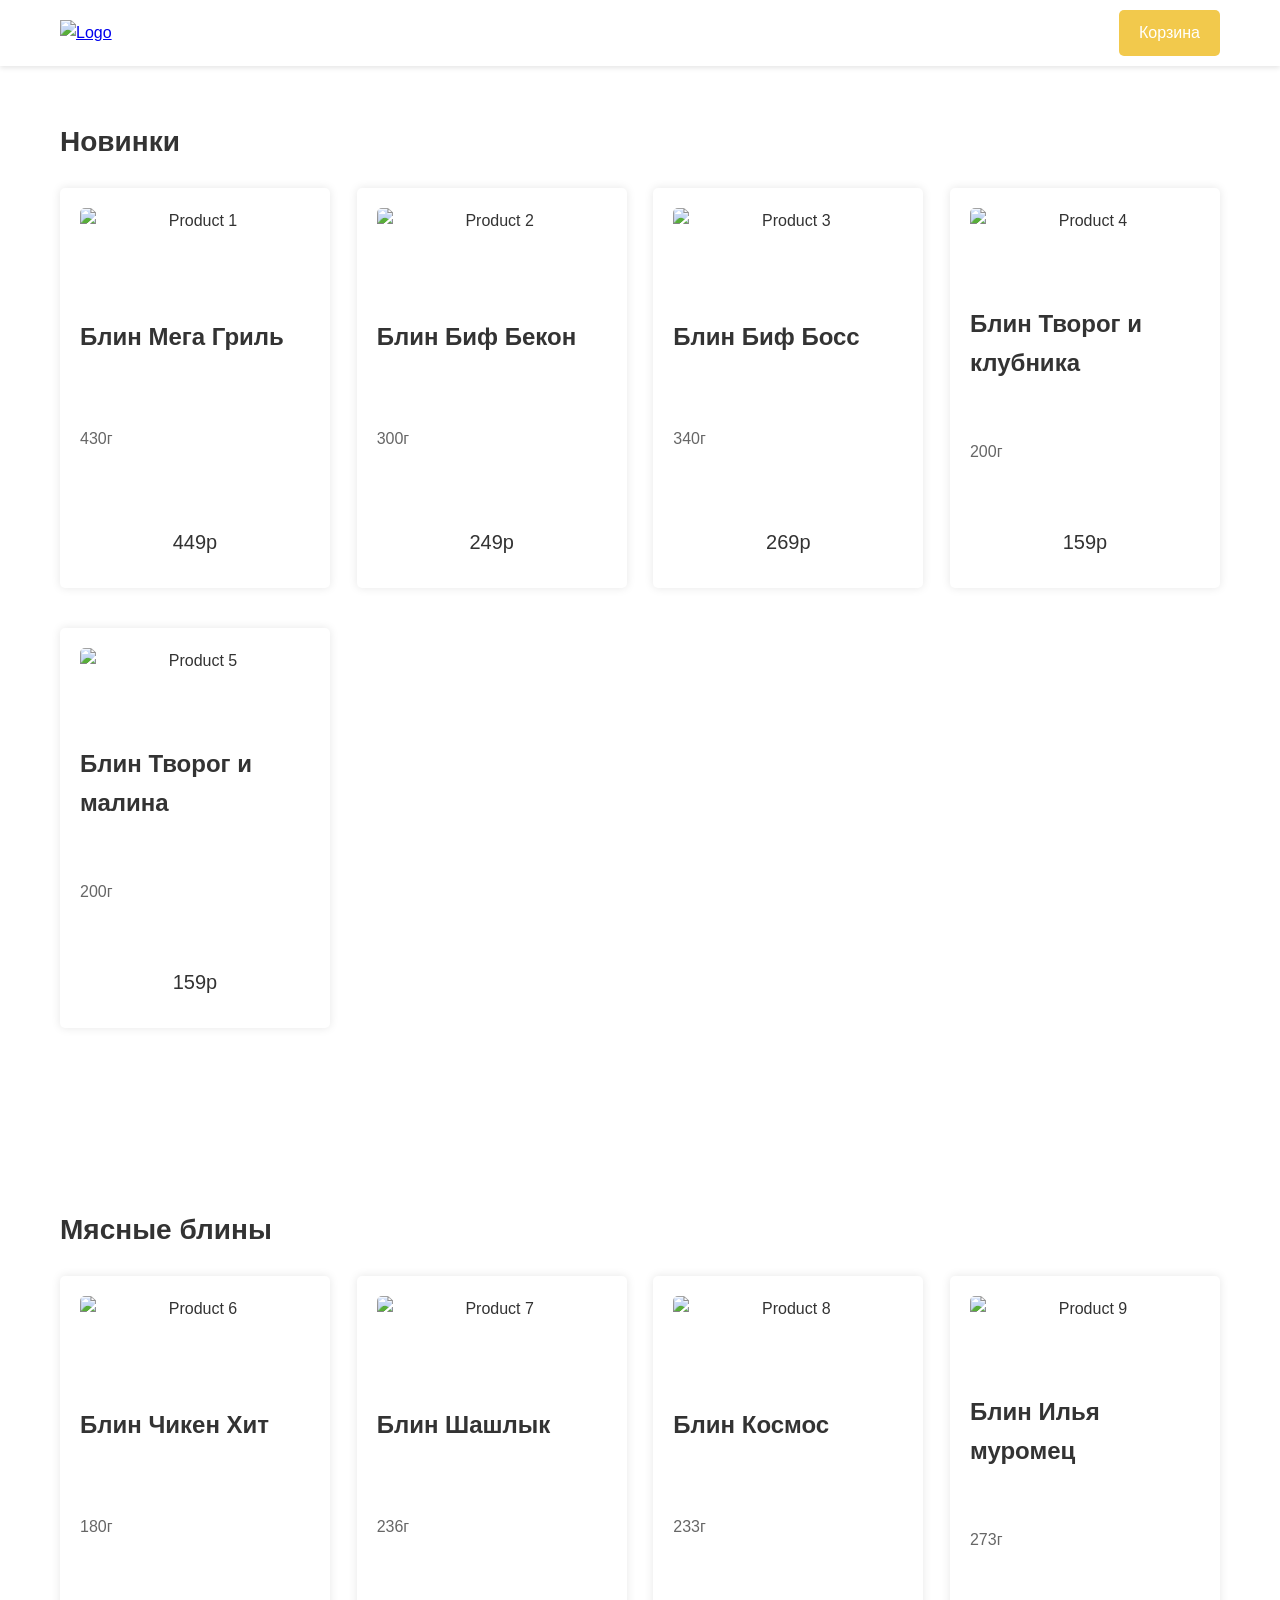
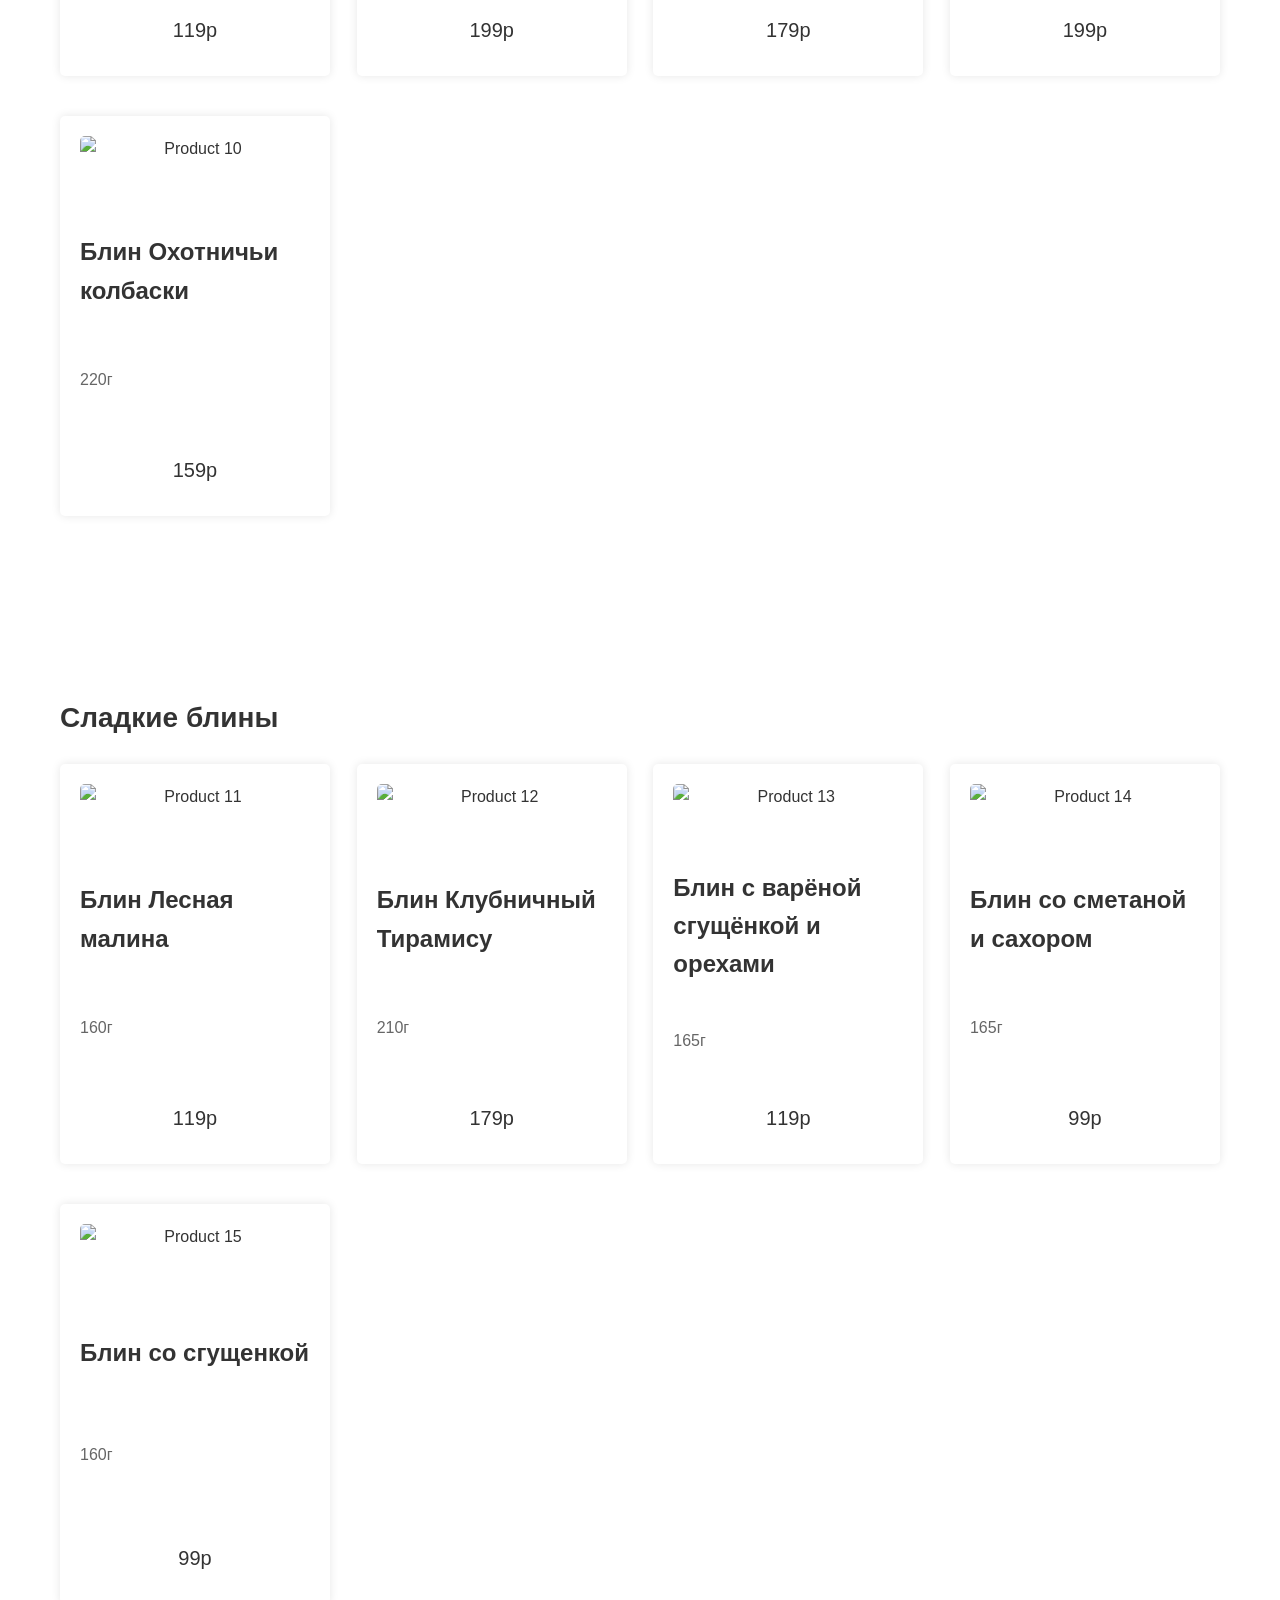
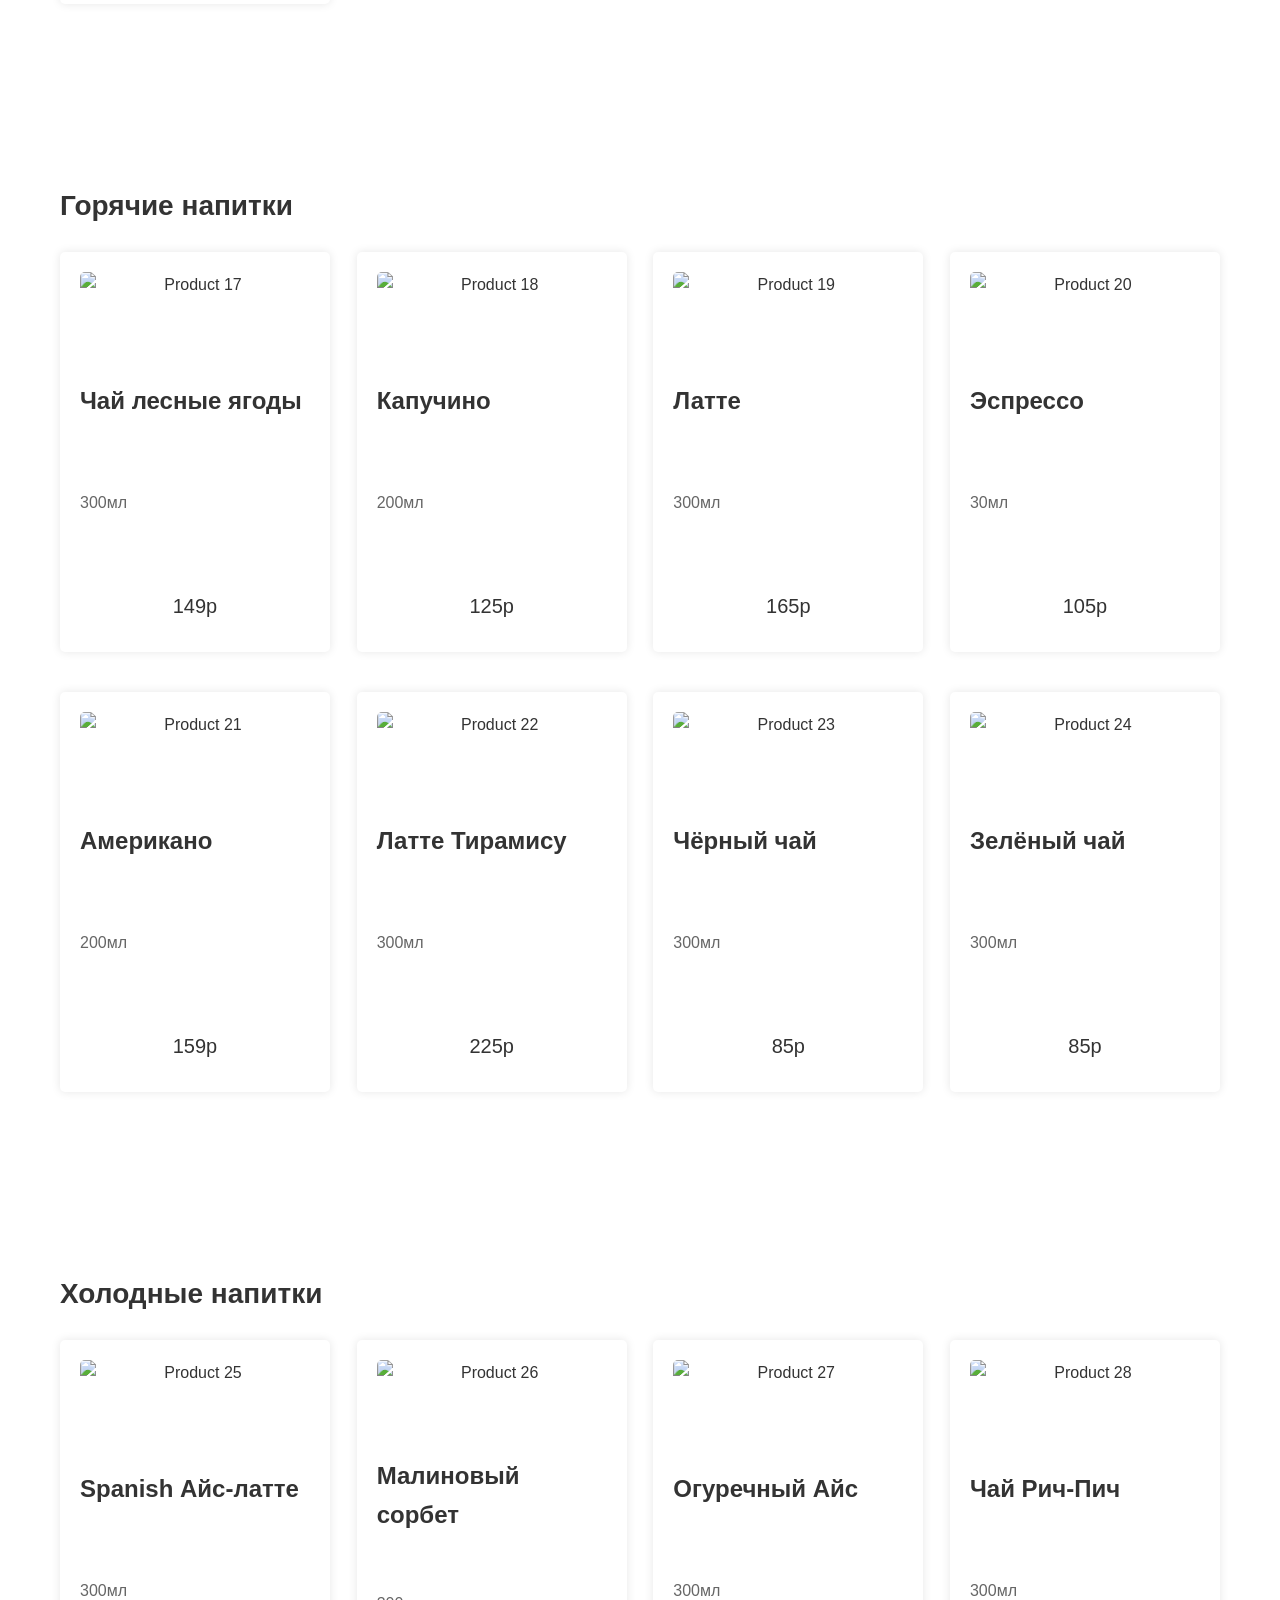
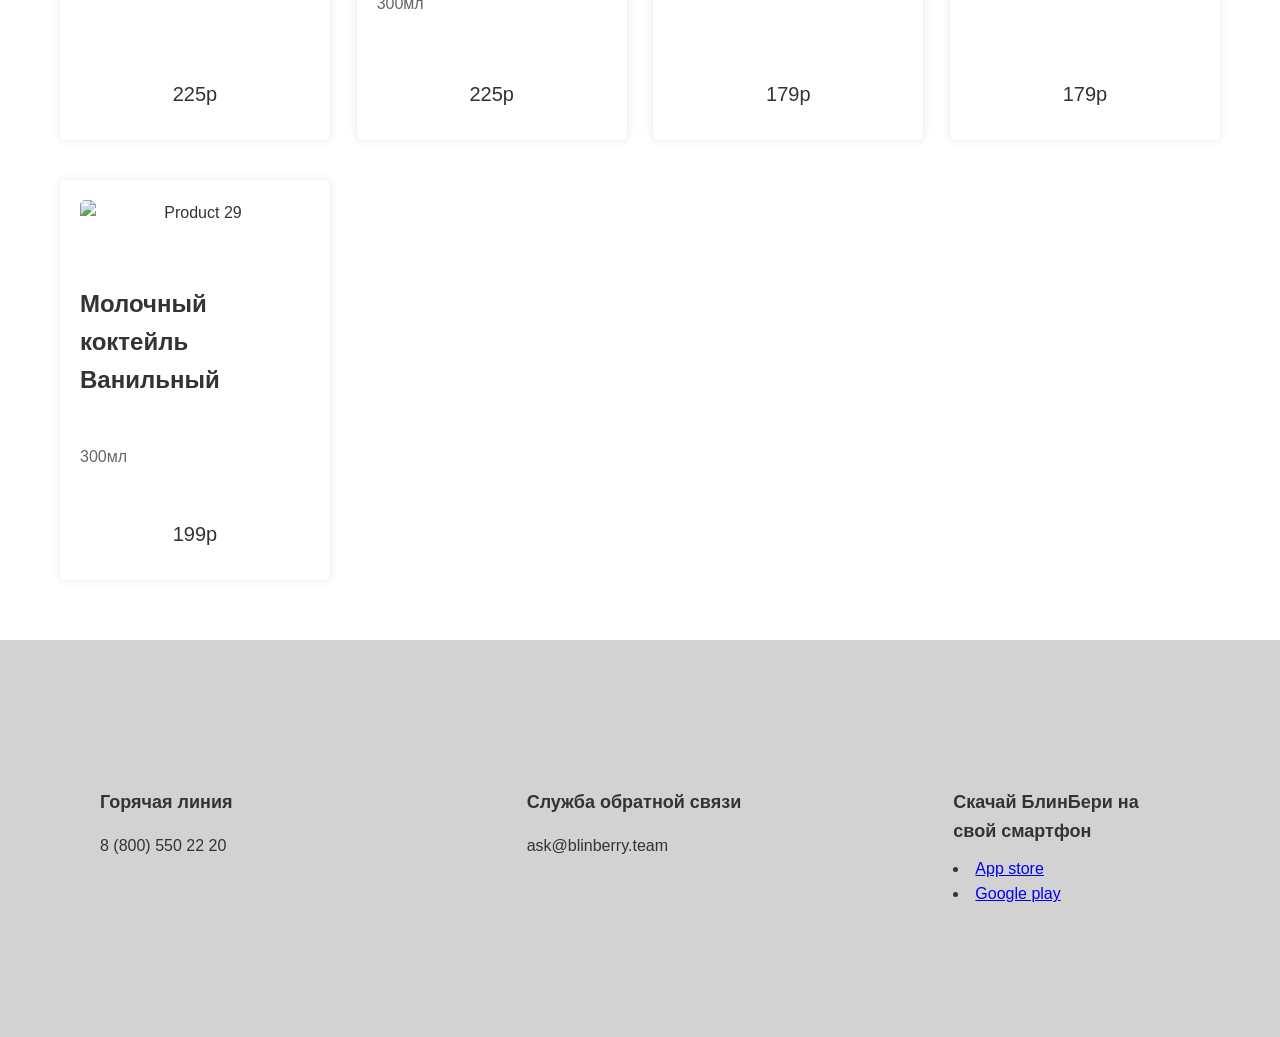
==== index.html @ e85e093f "Add files via upload" ====
<!DOCTYPE html>
<html lang="ru">
<head>
    <meta charset="UTF-8">
    <meta name="viewport" content="width=device-width, initial-scale=1.0">
    <link rel="stylesheet" href="style.css">
    <link rel="icon" href="image/logo-1.png" type="image/x-icon">
    <title>БлинБери34</title>
</head>
<body>
    <header class="header">
            <div class="header-content">
                <div class="logo">
                    <a href="index.html"><img src="image/logo.png" alt="Logo"></a>
                </div>
                <div class="header-buttons">
                    <a href="sell.html" class="btn">Корзина</a>
                </div>
            </div>
    </header>

    <section class="section-products" id="products">
        <div class="container">
            <h2>Новинки</h2>
            <div class="product-cards-container">
                <div class="product-card" data-modal-target="details-modal">
                    <img src="image/product-1.png" alt="Product 1">
                    <h3>Блин Мега Гриль</h3>
                        <p>430г</p>
                        <div class="price">449р</div>
                    </div>
                    <div class="product-card" data-modal-target="details-modal">
                        <img src="image/product-2.png" alt="Product 2">
                        <h3>Блин Биф Бекон</h3>
                        <p>300г</p>
                        <div class="price">249р</div>
                    </div>
                <div class="product-card" data-modal-target="modal">
                    <img src="image/product-3.png" alt="Product 3">
                    <h3>Блин Биф Босс</h3>
                        <p>340г</p>
                        <div class="price">269р</div>
                    </div>
                <div class="product-card" data-modal-target="modal">
                    <img src="image/product-4.png" alt="Product 4">
                    <h3>Блин Творог и клубника</h3>
                        <p>200г</p>
                        <div class="price">159р</div>
                    </div>
                <div class="product-card" data-modal-target="modal">
                    <img src="image/product-5.png" alt="Product 5">
                    <h3>Блин Творог и малина</h3>
                        <p>200г</p>
                        <div class="price">159р</div>
                    </div>
                </div>
            </div>
        </div>
    </section>
    <section class="section-products" id="products">
        <div class="container">
            <h2>Мясные блины</h2>
            <div class="product-cards-container">
                <div class="product-card" data-modal-target="modal">
                    <img src="image/product-6.png" alt="Product 6">
                    <h3>Блин Чикен Хит</h3>
                        <p>180г</p>
                        <div class="price">119р</div>
                    </div>
                    <div class="product-card" data-modal-target="modal">
                    <img src="image/product-7.png" alt="Product 7">
                    <h3>Блин Шашлык</h3>
                        <p>236г</p>
                        <div class="price">199р</div>
                    </div>
                <div class="product-card" data-modal-target="modal">
                    <img src="image/product-8.png" alt="Product 8">
                    <h3>Блин Космос</h3>
                        <p>233г</p>
                        <div class="price">179р</div>
                    </div>
                <div class="product-card" data-modal-target="modal">
                    <img src="image/product-9.png" alt="Product 9">
                    <h3>Блин Илья муромец</h3>
                        <p>273г</p>
                        <div class="price">199р</div>
                    </div>
                <div class="product-card" data-modal-target="modal">
                    <img src="image/product-10.png" alt="Product 10">
                    <h3>Блин Охотничьи колбаски</h3>
                        <p>220г</p>
                        <div class="price">159р</div>
                    </div>
                </div>
            </div>
        </div>
    </section>
    <section class="section-products" id="products">
        <div class="container">
            <h2>Сладкие блины</h2>
            <div class="product-cards-container">
                <div class="product-card" data-modal-target="modal">
                    <img src="image/product-11.png" alt="Product 11">
                    <h3>Блин Лесная малина</h3>
                        <p>160г</p>
                        <div class="price">119р</div>
                    </div>
                <div class="product-card" data-modal-target="modal">
                    <img src="image/product-12.png" alt="Product 12">
                    <h3>Блин Клубничный Тирамису</h3>
                        <p>210г</p>
                        <div class="price">179р</div>
                    </div>
                <div class="product-card" data-modal-target="modal">
                    <img src="image/product-13.png" alt="Product 13">
                    <h3>Блин с варёной сгущёнкой и орехами</h3>
                        <p>165г</p>
                        <div class="price">119р</div>
                    </div>
                <div class="product-card" data-modal-target="modal">
                    <img src="image/product-14.png" alt="Product 14">
                    <h3>Блин со сметаной и сахором</h3>
                        <p>165г</p>
                        <div class="price">99р</div>
                    </div>
                <div class="product-card" data-modal-target="modal">
                    <img src="image/product-15.png" alt="Product 15">
                    <h3>Блин со сгущенкой</h3>
                        <p>160г</p>
                        <div class="price">99р</div>
                    </div>
            </div>
        </div>
    </section>
    <section class="section-products" id="products">
        <div class="container">
            <h2>Горячие напитки</h2>
            <div class="product-cards-container">
                <div class="product-card" data-modal-target="modal">
                    <img src="image/product-17.png" alt="Product 17">
                    <h3>Чай лесные ягоды</h3>
                    <p>300мл</p>
                    <div class="price">149р</div>
                </div>
                    <div class="product-card" data-modal-target="modal">
                        <img src="image/product-18.png" alt="Product 18">
                        <h3>Капучино</h3>
                        <p>200мл</p>
                        <div class="price">125р</div>
                    </div>
                <div class="product-card" data-modal-target="modal">
                    <img src="image/product-19.png" alt="Product 19">
                    <h3>Латте</h3>
                        <p>300мл</p>
                        <div class="price">165р</div>
                    </div>
                <div class="product-card" data-modal-target="modal">
                    <img src="image/product-20.png" alt="Product 20">
                    <h3>Эспрессо</h3>
                        <p>30мл</p>
                        <div class="price">105р</div>
                    </div>
                <div class="product-card" data-modal-target="modal">
                    <img src="image/product-21.png" alt="Product 21">
                    <h3>Американо</h3>
                        <p>200мл</p>
                        <div class="price">159р</div>
                    </div>
                <div class="product-card" data-modal-target="modal">
                    <img src="image/product-22.png" alt="Product 22">
                    <h3>Латте Тирамису</h3>
                        <p>300мл</p>
                        <div class="price">225р</div>
                    </div>
                    <div class="product-card" data-modal-target="modal">
                        <img src="image/product-23.png" alt="Product 23">
                        <h3>Чёрный чай</h3>
                        <p>300мл</p>
                        <div class="price">85р</div>
                    </div>
                    <div class="product-card" data-modal-target="modal">
                        <img src="image/product-24.png" alt="Product 24">
                        <h3>Зелёный чай</h3>
                        <p>300мл</p>
                        <div class="price">85р</div>
                    </div>
                </div>
            </div>
        </div>
    </section>
    <section class="section-products" id="products">
        <div class="container">
            <h2>Холодные напитки</h2>
            <div class="product-cards-container">
                <div class="product-card" data-modal-target="modal">
                    <img src="image/product-25.png" alt="Product 25">
                    <h3>Spanish Айс-латте</h3>
                    <p>300мл</p>
                    <div class="price">225р</div>
                </div>
                    <div class="product-card" data-modal-target="modal">
                        <img src="image/product-26.png" alt="Product 26">
                        <h3>Малиновый сорбет</h3>
                        <p>300мл</p>
                        <div class="price">225р</div>
                    </div>
                <div class="product-card" data-modal-target="modal">
                    <img src="image/product-27.png" alt="Product 27">
                    <h3>Огуречный Айс</h3>
                        <p>300мл</p>
                        <div class="price">179р</div>
                    </div>
                <div class="product-card" data-modal-target="modal">
                    <img src="image/product-28.png" alt="Product 28">
                    <h3>Чай Рич-Пич</h3>
                        <p>300мл</p>
                        <div class="price">179р</div>
                    </div>
                <div class="product-card" data-modal-target="modal">
                    <img src="image/product-29.png" alt="Product 29">
                    <h3>Молочный коктейль Ванильный</h3>
                        <p>300мл</p>
                        <div class="price">199р</div>
                    </div>
                </div>
            </div>
        </div>
    </section>

    <div id="details-modal" class="modal">
        <div class="modal-content">
            <span class="close" onclick="closeDetails()">&times;</span>
            <img id="modal-image" src="" alt="Изображение товара">
            <div class="modal-details">
                <h3 id="modal-title"></h3>
                <p id="modal-description"></p>
                <p>Цена: <span id="modal-price"></span> ₽</p>
                <div class="quantity-container">
                    <button class="quantity-btn" onclick="decreaseQuantity()">-</button>
                    <input type="number" id="quantity" name="quantity" min="1" value="1">
                    <button class="quantity-btn" onclick="increaseQuantity()">+</button>
                </div>
                <button class="add-to-cart" onclick="addToCart()">Добавить в корзину</button>
            </div>
        </div>
    </div>
    <div id="cart-modal" class="modal">
        <div class="modal-content">
            <span class="close" onclick="closeCart()">&times;</span>
            <div class="modal-details">
                <h3>Корзина</h3>
                <div id="cart-items"></div>
                <p>Общая стоимость: <span id="total-price"></span> ₽</p>
                <button class="close-cart" onclick="proceedToCheckout()">Перейти к оформлению</button>
            </div>
        </div>
    </div>

    <footer>
        <div class="footer-content">
            <div class="footer hot-line">
                <h3>Горячая линия</h3>
                <ul class="hot-line">
                    <li><a href="tel:88005502220">8 (800) 550 22 20</a></li>
                </ul>
            </div>
            <div class="footer feedback-service">
                <h3>Служба обратной связи</h3>
                <ul>
                    <li><a href="mailto:ask@blinberry.team">ask@blinberry.team</a></li>
                </ul>
            </div>
            <div class="footer download">
                <h3>Скачай БлинБери на свой смартфон</h3>
                    <li><a href="https://apps.apple.com/ru/app/%D0%B1%D0%BB%D0%B8%D0%BD%D0%B1%D0%B5%D1%80%D0%B8/id1508294248">App store</a></li>
                    <li><a href="https://play.google.com/store/apps/details?id=com.blinbery.client&hl=ru">Google play</a></li>
            </div>
        </div>
    </footer>

    <script src="main.js" async></script>
</body>
</html>
---- style.css ----
/* Общие стили для всего сайта */
body {
    font-family: Arial, sans-serif;
    line-height: 1.6;
    background-color: #ffffff;
    color: #333;
    margin: 0;
    padding: 0;
    width: 100%;
    box-sizing: border-box;
}

.container {
    width: 100%;
    max-width: 1200px;
    margin: 0 auto;
    padding: 20px;
    background-color: #ffffff;
    box-sizing: border-box;
}

.header {
    background-color: #ffffff;
    color: #333;
    padding: 10px 0;
    box-shadow: 0 2px 5px rgba(0,0,0,0.1);
    position: fixed;
    top: 0;
    width: 100%;
    z-index: 1000;
}

.header-content {
    display: flex;
    justify-content: space-between;
    align-items: center;
    max-width: 1200px;
    margin: 0 auto;
    padding: 0 20px;
    box-sizing: border-box;
}

.header-logo img {
    max-height: 110px;
}

.header-buttons {
    margin-left: auto;
}

footer {
    background-color: #d2d2d2;
    color: #333;
    padding: 30px 0;
    font-family: Arial, sans-serif; /* Указать ваш шрифт здесь */
}

.footer-content {
    display: flex;
    flex-wrap: wrap;
    justify-content: space-around;
}

.footer {
    flex: 1;
    padding: 100px;
}

.footer h3 {
    color: #333;
    font-size: 18px;
    margin-bottom: 10px;
}

.footer p {
    font-size: 14px;
    line-height: 1.5;
}

.footer ul {
    list-style: none;
    padding: 0;
}

.footer ul li {
    margin-bottom: 10px;
}

.footer ul li a {
    color: #333;
    text-decoration: none;
    display: inline-block;
}

.footer ul li a:hover {
    text-decoration: underline;
}

.footer .hot-line ul li a:before {
    content: "\260E\0020"; /* Unicode символ телефона */
}

.footer .feedback-service ul li a:before {
    content: "\2709\0020"; /* Unicode символ письма */
}

.footer .download ul li {
    display: inline-block;
    margin-right: 10px;
}

.footer .download ul li a {
    color: #333;
    text-decoration: none;
    display: block;
    font-size: 14px;
}

.footer .download ul li a:hover {
    text-decoration: underline;
}

.footer-bottom {
    text-align: center;
    padding-top: 10px;
    color: #333;
    font-size: 12px;
}

.btn {
    display: inline-block;
    padding: 10px 20px;
    background-color: #f2c94c;
    color: #fff;
    text-decoration: none;
    border-radius: 5px;
    transition: background-color 0.3s ease;
}

.btn:hover {
    background-color: #555;
}

h1, h2, h3 {
    color: #333;
}

h1 {
    font-size: 2rem;
}

h2 {
    font-size: 1.75rem;
    margin-top: 80px; /* Adjust margin to ensure it is below the fixed header */
}

h3 {
    font-size: 1.5rem;
}

section {
    padding: 20px 0; /* Adjusted section padding */
}

.product-cards-container {
    display: flex;
    flex-wrap: wrap;
    gap: 20px;
    justify-content: space-between;
    box-sizing: border-box;
}

.product-card {
    flex: 0 1 calc(25% - 20px); /* Width of card - 25% minus the gap */
    background-color: #fff;
    box-shadow: 0 0 10px rgba(0, 0, 0, 0.1);
    border-radius: 5px;
    padding: 20px;
    text-align: center;
    margin-bottom: 20px;
    transition: transform 0.3s ease;
    box-sizing: border-box;
    display: flex;
    flex-direction: column;
    justify-content: space-between;
    min-height: 400px;
}

.product-card:hover {
    transform: translateY(-5px);
}

.product-card img {
    max-width: 100%;
    height: auto;
    border-radius: 5px;
    margin-bottom: 10px;
}

.product-card h3 {
    font-size: 1.5rem;
    color: #333;
    margin: 10px 0 5px 0;
    text-align: left; /* Aligning title to the left */
}

.product-card p {
    color: #666;
    font-size: 1rem;
    line-height: 1.6;
    margin: 0;
    text-align: left; /* Aligning description to the left */
}

.product-card .price {
    font-size: 1.25rem;
    color: #333;
    margin: 10px 0;
}

.product-card .add-to-cart {
    background-color: #f2c94c;
    color: #ffffff;
    padding: 10px 20px;
    border: none;
    border-radius: 5px;
    cursor: pointer;
    margin-top: 10px;
}

.product-card .add-to-cart:hover {
    background-color: #e0b538;
}

/* Стили для модальных окон */
.modal {
    display: none;
    position: fixed;
    z-index: 999;
    left: 0;
    top: 0;
    width: 100%;
    height: 100%;
    overflow: auto;
    background-color: rgba(0,0,0,0.5);
}

.modal-content {
    background-color: #fff;
    margin: 10% auto; /* Уменьшаем отступ сверху и снизу */
    padding: 20px;
    border: 1px solid #888;
    width: 20%; /* Уменьшаем ширину до 20% от ширины экрана */
    max-width: 600px; /* Максимальная ширина контейнера */
    position: relative;
    border-radius: 25px;
    display: flex;
    flex-direction: column;
    align-items: normal;
}

.modal-body img {
    width: 150px; /* Ограничить максимальную ширину изображения */
    height: 150px; /* Поддерживать соотношение сторон */
    border-radius: 5px;
    margin-right: 20px;
}

.close {
    color: #aaa;
    float: right;
    font-size: 28px;
    font-weight: bold;
    cursor: pointer;
}

.close:hover,
.close:focus {
    color: black;
    text-decoration: none;
}

.modal-body {
    display: flex;
    width: 100%;
}

.modal-body img {
    max-width: 100%; /* Ограничить максимальную ширину изображения */
    height: auto; /* Поддерживать соотношение сторон */
    border-radius: 5px;
    margin-right: 20px;
}

.product-info {
    width: 50%;
    text-align: left;
}

.quantity-container {
    display: flex;
    align-items: center;
    margin-top: 20px;
}

.quantity-container button {
    display: inline-block;
    padding: 10px 20px;
    background-color: #f2c94c;
    color: #fff;
    text-decoration: none;
    border-radius: 15px;
    transition: background-color 0.3s ease;
    border: none;
    cursor: pointer;
    margin: 15px 55px;
    font-size: 1.5rem;
}

.quantity-container button:hover {
    background-color: #e0b538;
}

.quantity-container input {
    width: 50px;
    text-align: center;
    font-size: 1.25rem;
    padding: 5px;
    border: 1px solid #ddd;
    border-radius: 5px;
}

.quantity-controls {
    display: flex;
    align-items: center;
    margin-top: 20px;
}

.quantity-btn {
    background-color: #f2c94c;
    color: #ffffff;
    padding: 10px 20px;
    border: none;
    border-radius: 5px;
    cursor: pointer;
    margin: 0 20px;
}

.quantity-btn:hover {
    background-color: #e0b538;
}

.add-to-cart {
    display: inline-block;
    padding: 10px 20px;
    background-color: #f2c94c;
    color: #fff;
    text-decoration: none;
    border-radius: 5px;
    transition: background-color 0.3s ease;
    border: none;
    cursor: pointer;
    margin-left: 108px;
}

.add-to-cart:hover {
    background-color: #e0b538;
}

@media (max-width: 768px) {
    .product-card {
        flex: 0 1 calc(50% - 20px);
    }

    .modal-content {
        width: 90%;
        margin: 5% auto; /* Уменьшаем отступ сверху и снизу */
    }

    .modal-body {
        flex-direction: column;
    }

    .modal-body img {
        max-width: 80%; /* Уменьшаем максимальную ширину изображения для мобильных устройств */
        margin-bottom: 20px;
    }

    .product-info {
        width: 100%;
    }
}

@media (max-width: 480px) {
    .product-card {
        flex: 0 1 100%;
    }
}
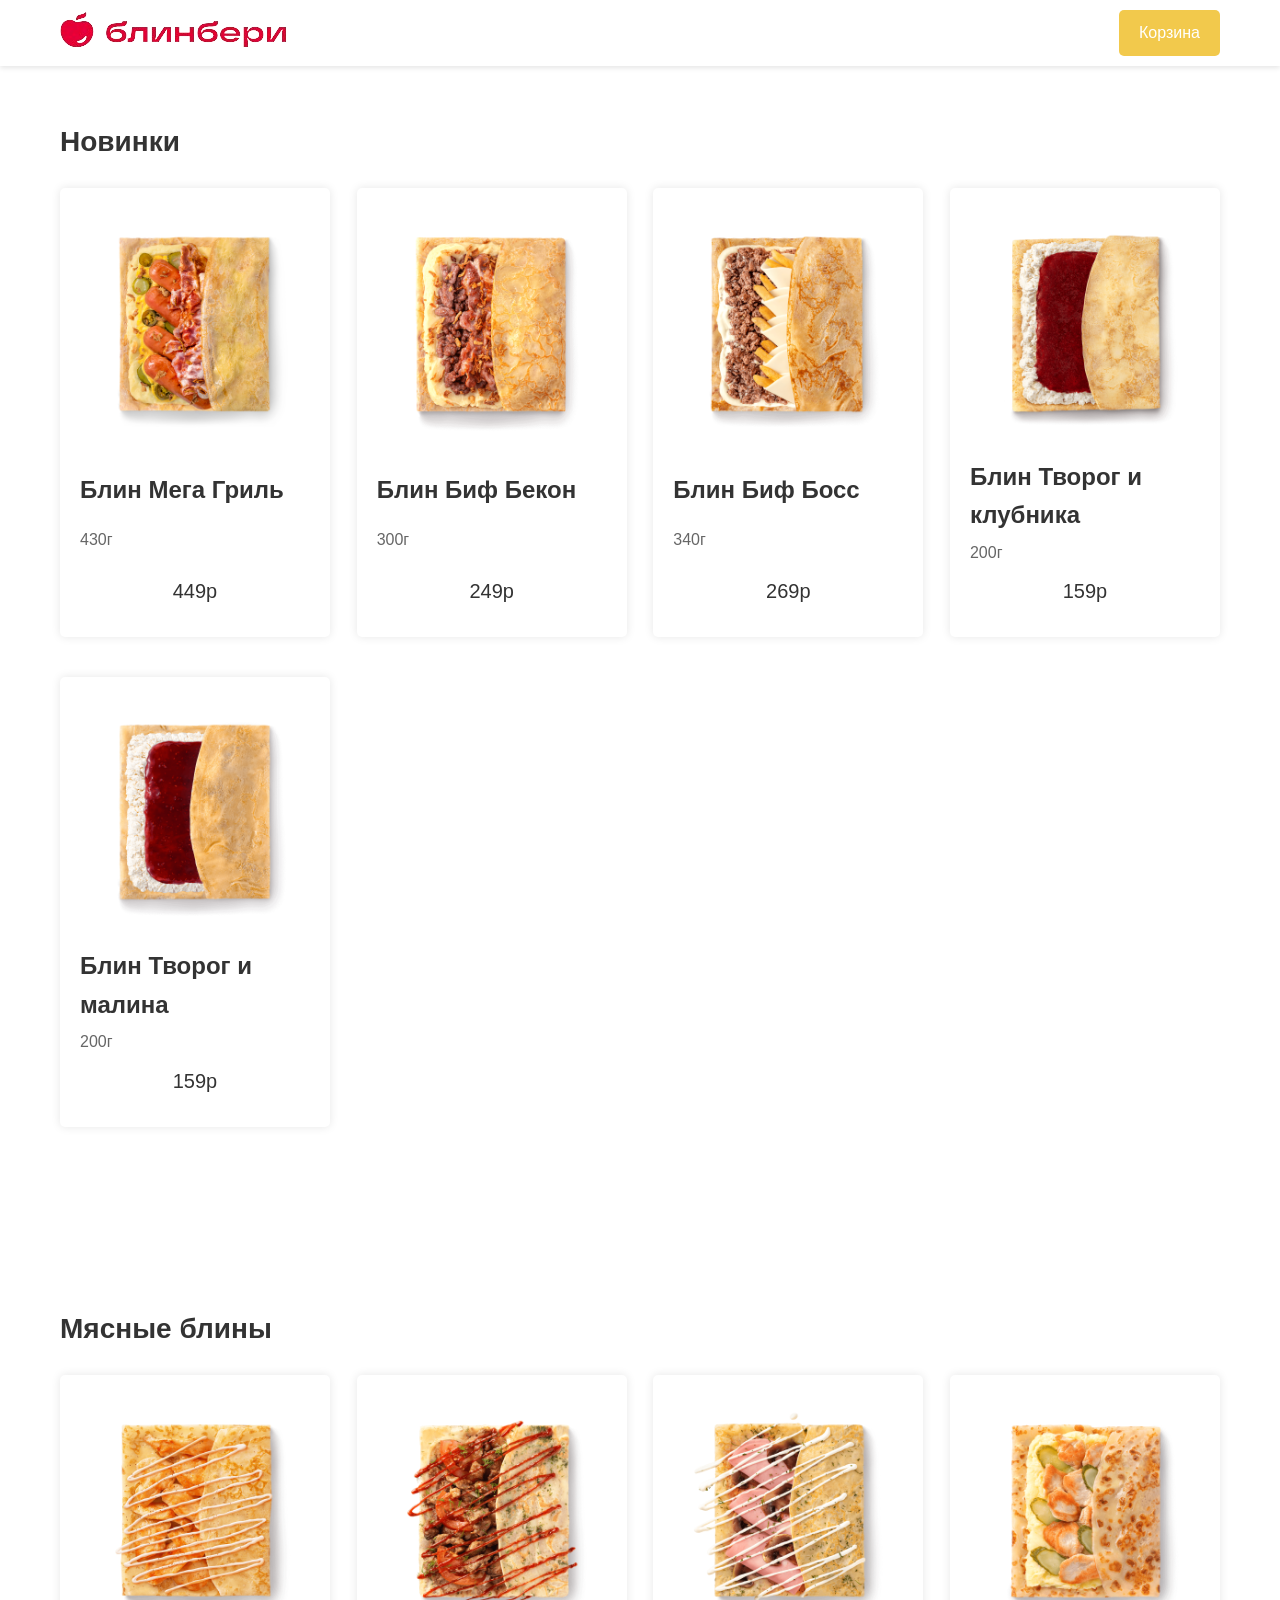
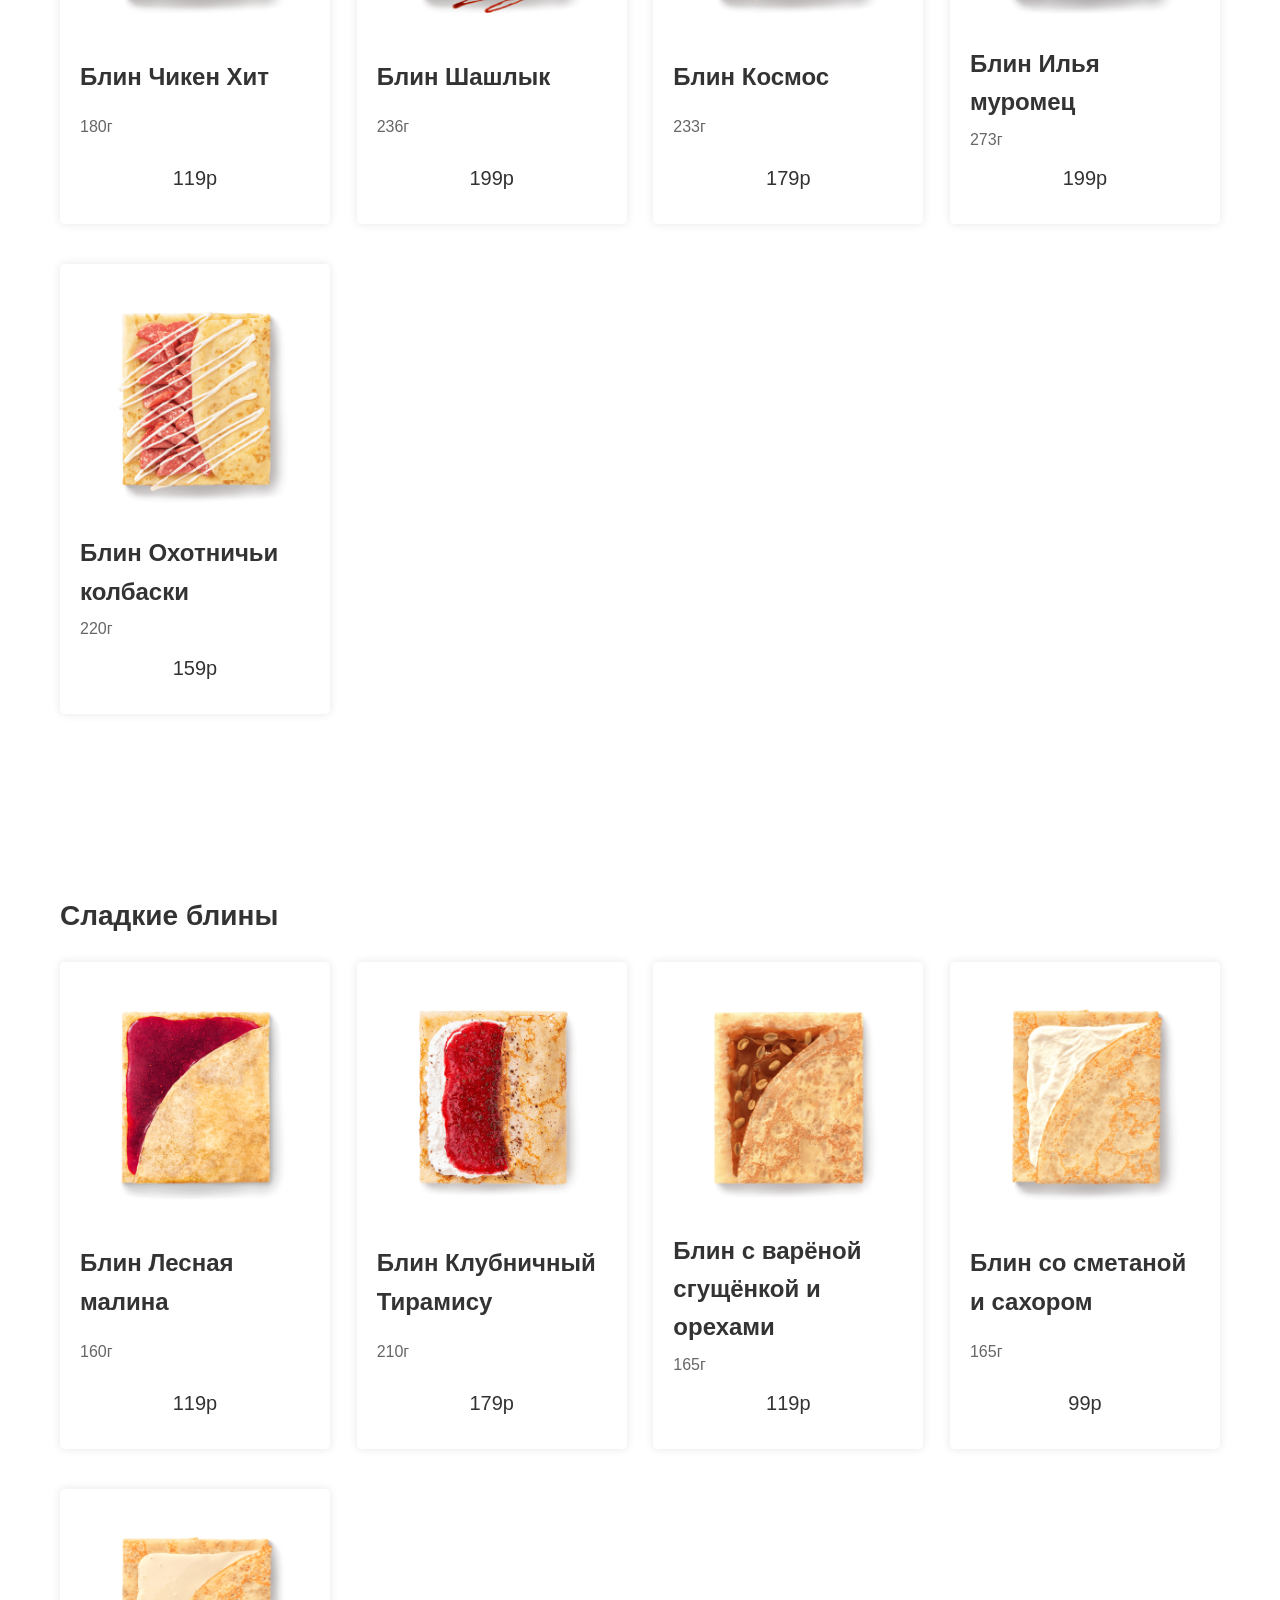
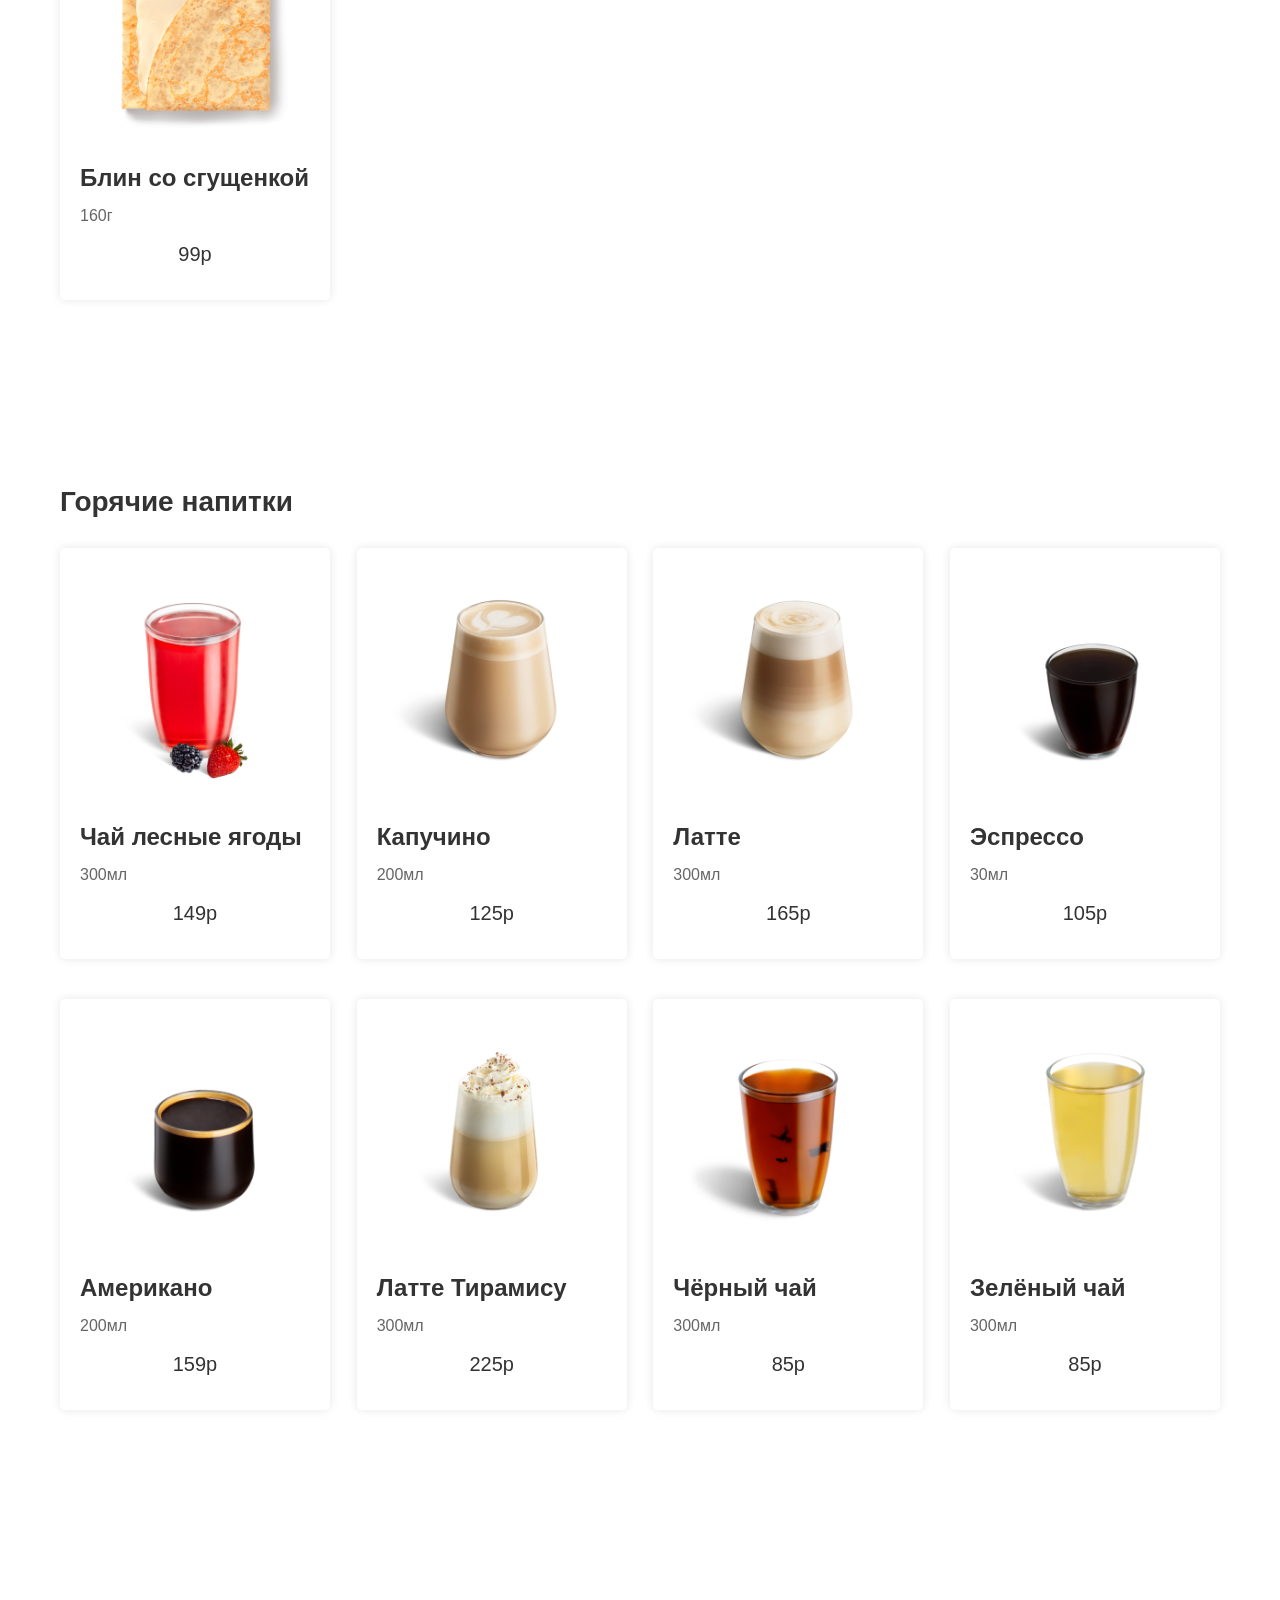
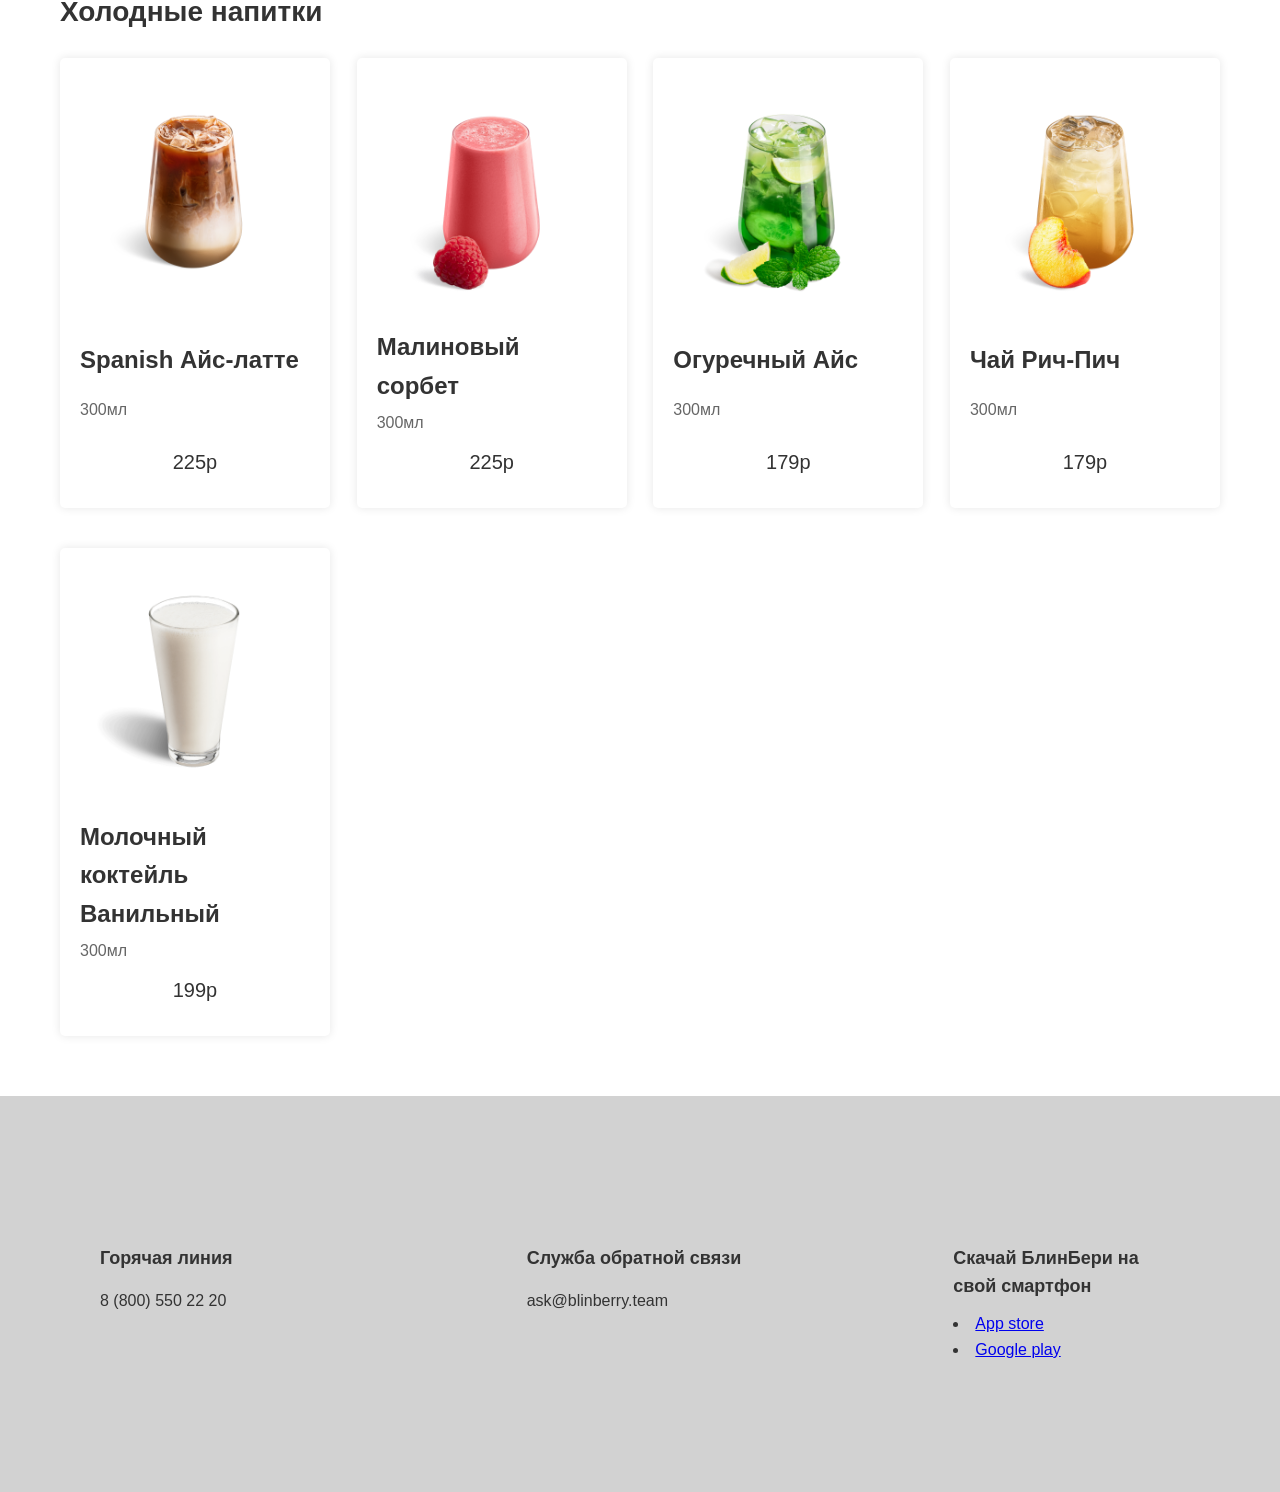
==== commit c5bb7011: "Update index.html" ====
--- a/index.html
+++ b/index.html
@@ -244,17 +244,7 @@
             </div>
         </div>
     </div>
-    <div id="cart-modal" class="modal">
-        <div class="modal-content">
-            <span class="close" onclick="closeCart()">&times;</span>
-            <div class="modal-details">
-                <h3>Корзина</h3>
-                <div id="cart-items"></div>
-                <p>Общая стоимость: <span id="total-price"></span> ₽</p>
-                <button class="close-cart" onclick="proceedToCheckout()">Перейти к оформлению</button>
-            </div>
-        </div>
-    </div>
+    
 
     <footer>
         <div class="footer-content">
